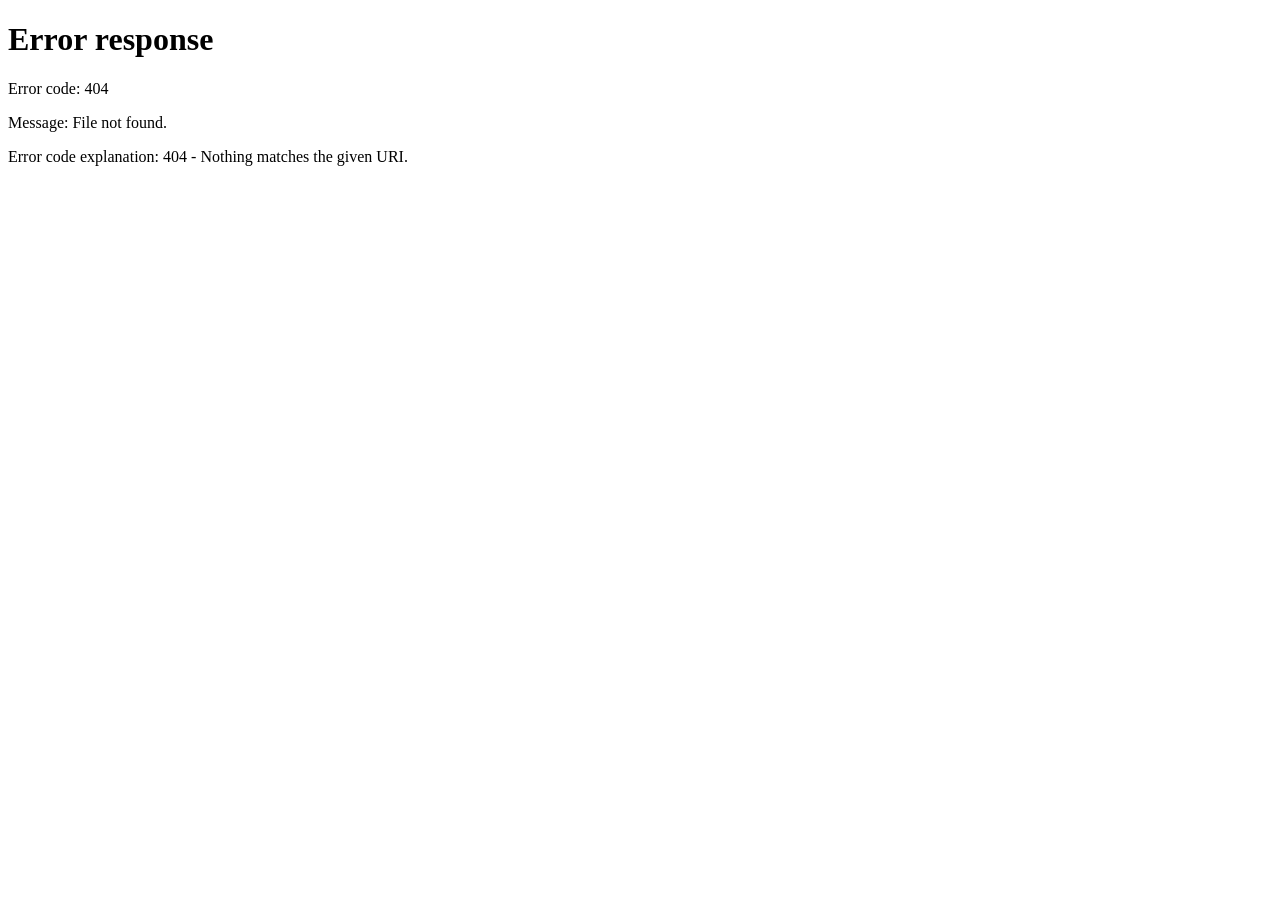
==== index.html @ 1ac5b426 "Add CORNESS website homepage" ====
Warning: fs was declared with const; use let for reassignable variables.
<!doctype html>
<html lang="en">
  <head>
    <meta charset="utf-8" />
    <meta name="viewport" content="width=device-width, initial-scale=1.0" />

    <title>CORNESS</title>

    <meta http-equiv="refresh" content="0; url=my-product.html" />

    <script>
      window.location.replace("my-product.html");
    </script>
  </head>

  <body>
    <p>
      Redirecting to
      <a href="my-product.html">My Product</a>...
    </p>
  </body>
</html>
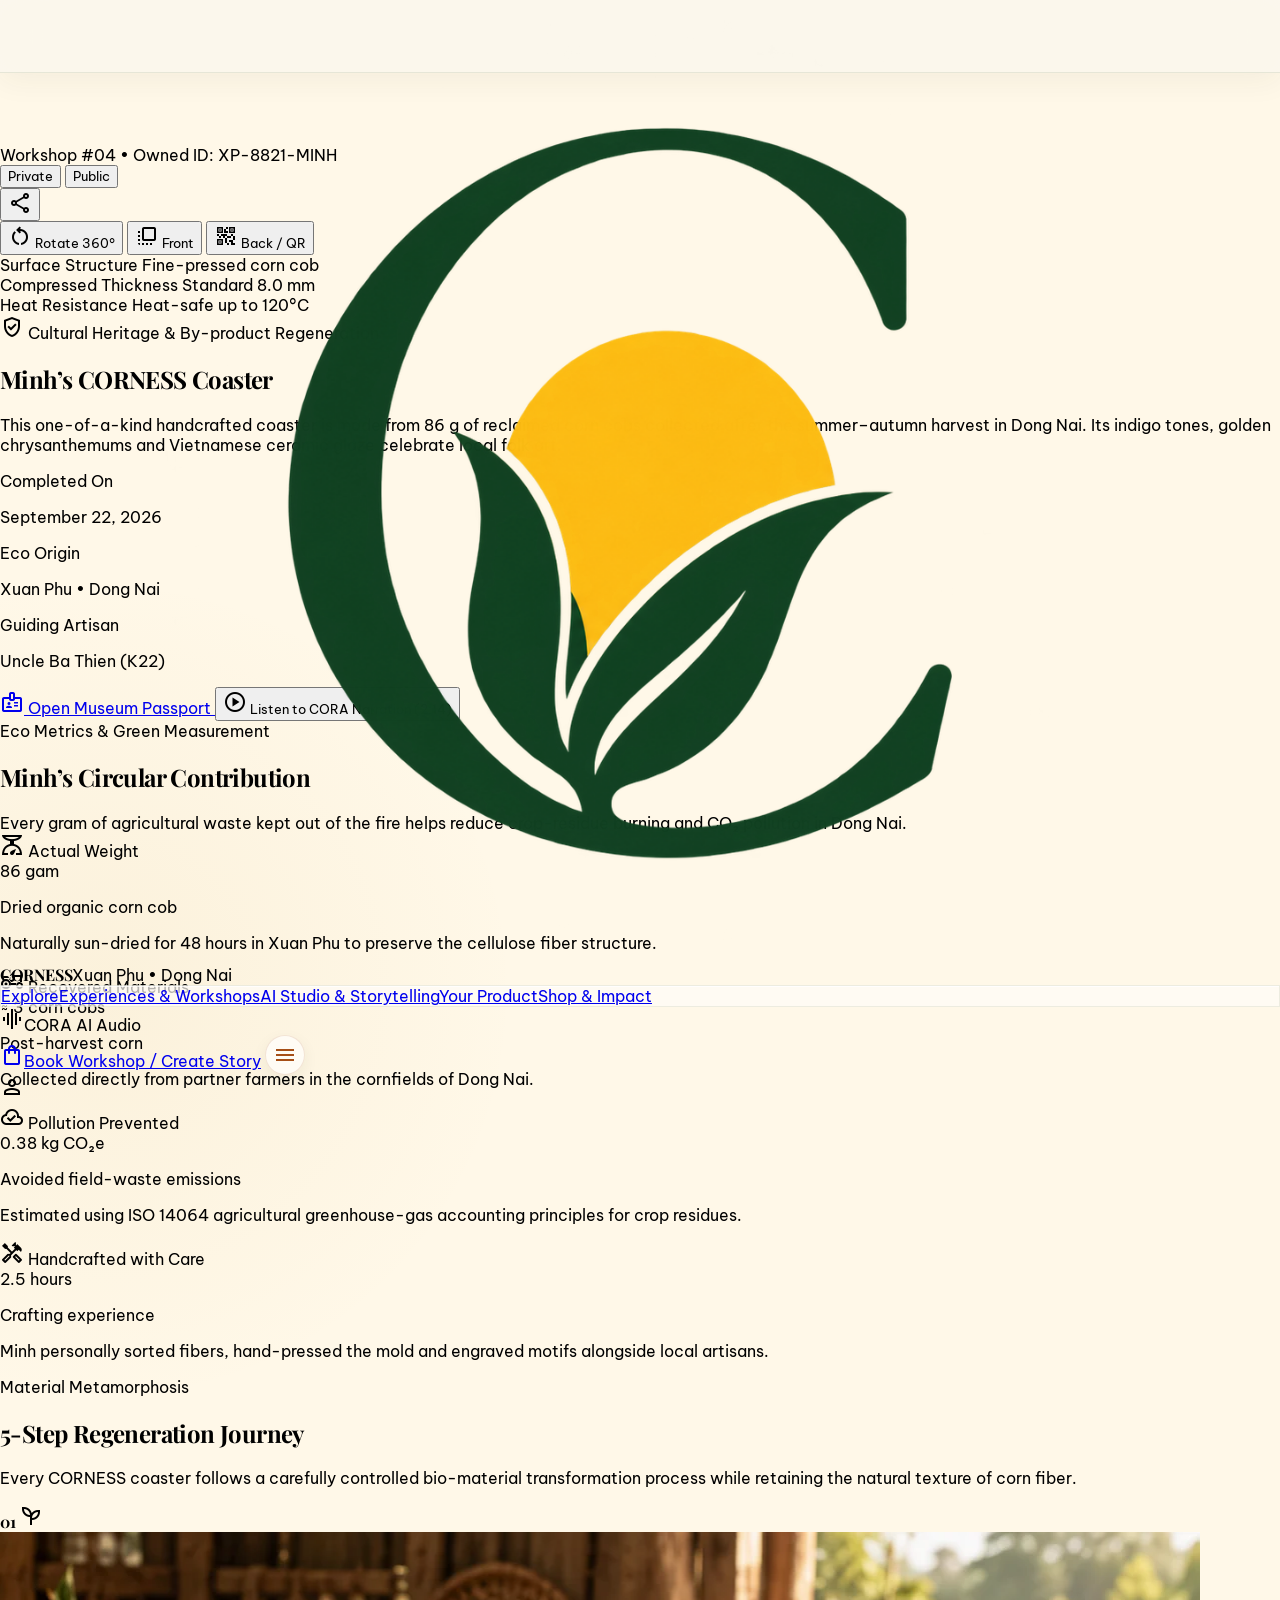
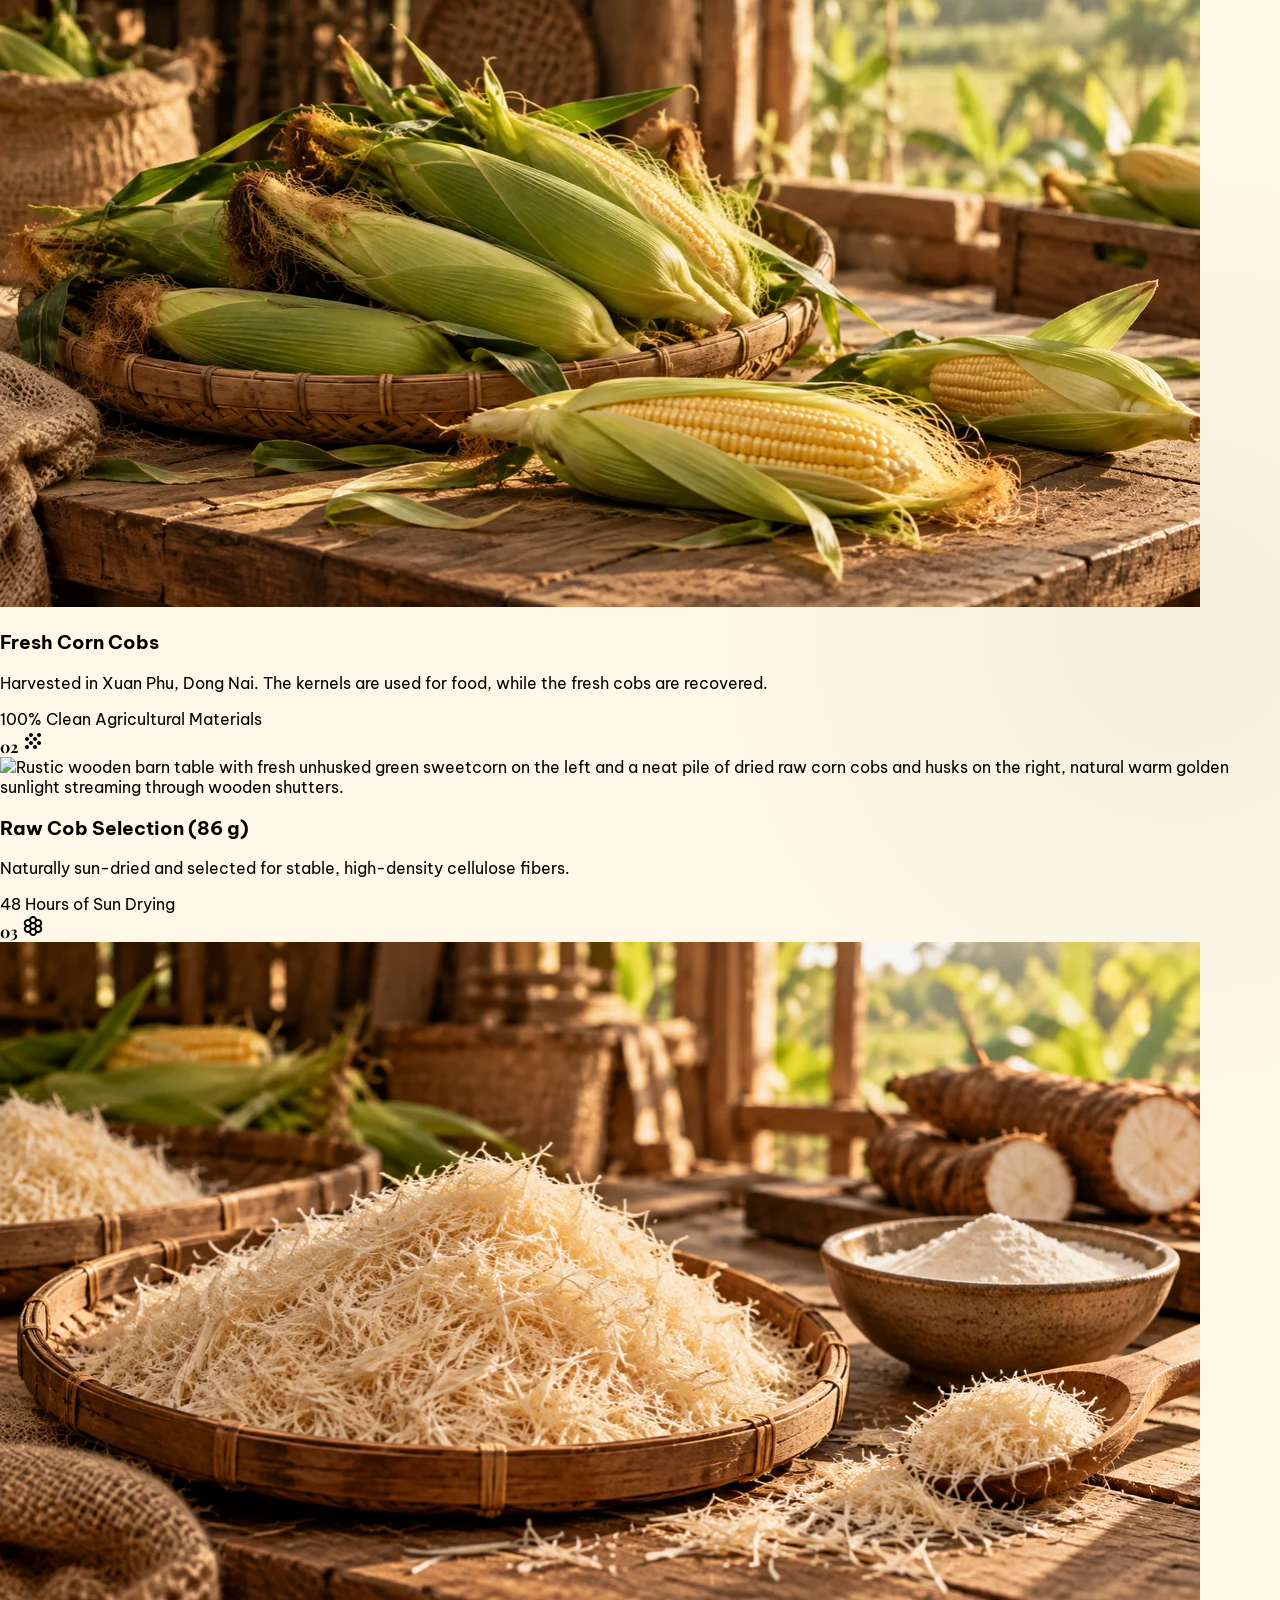
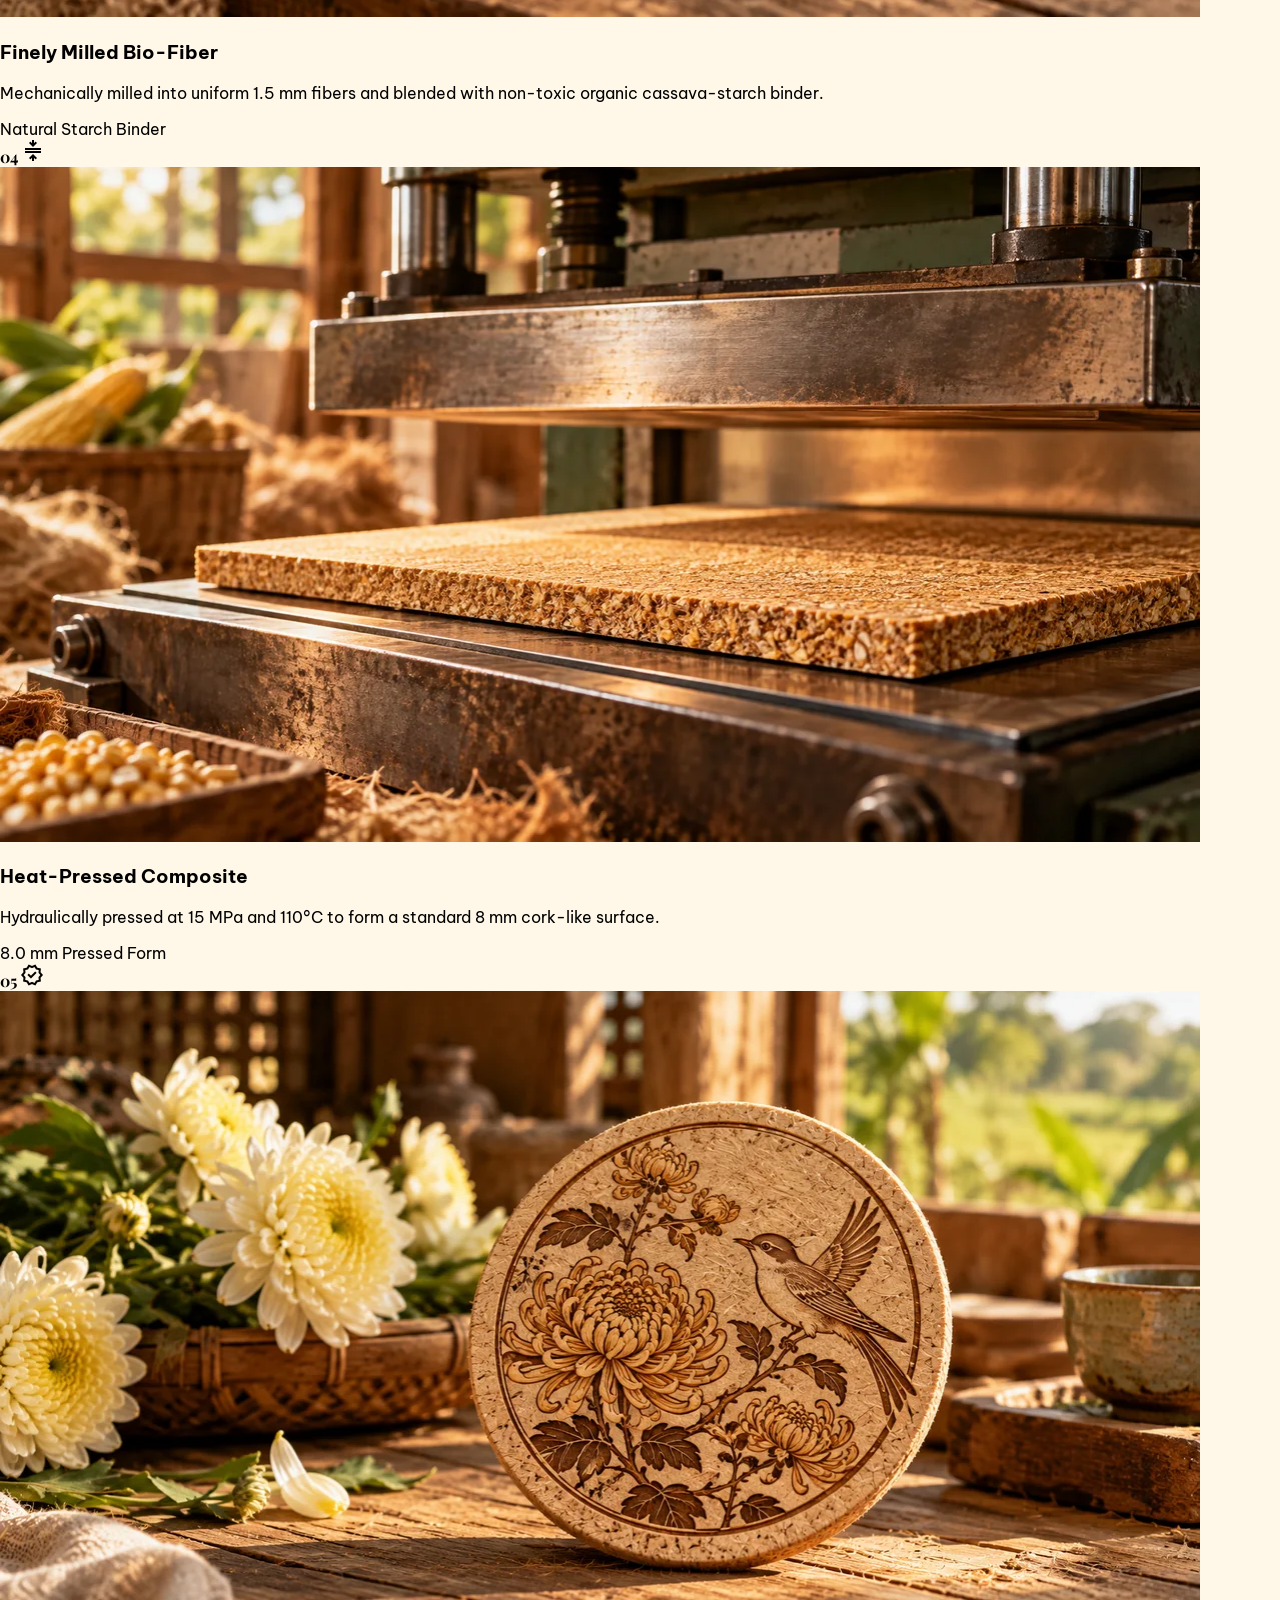
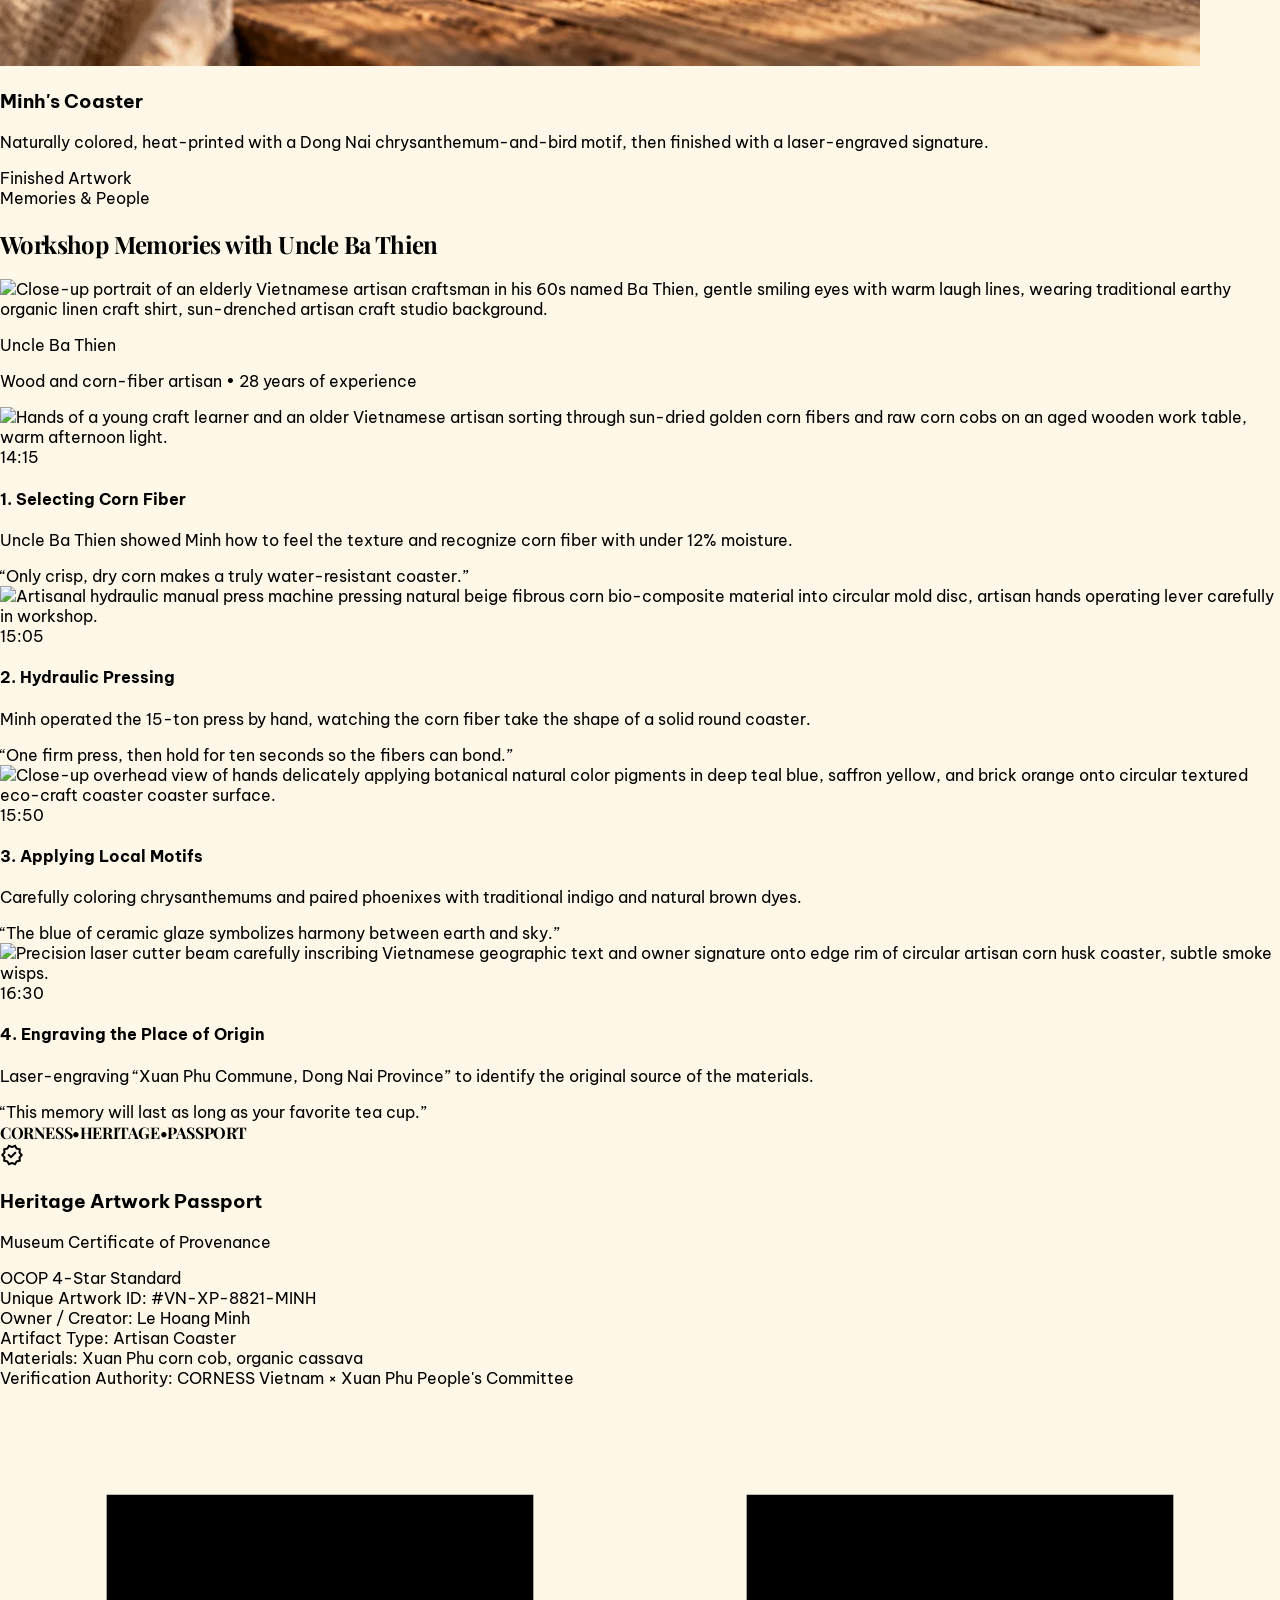
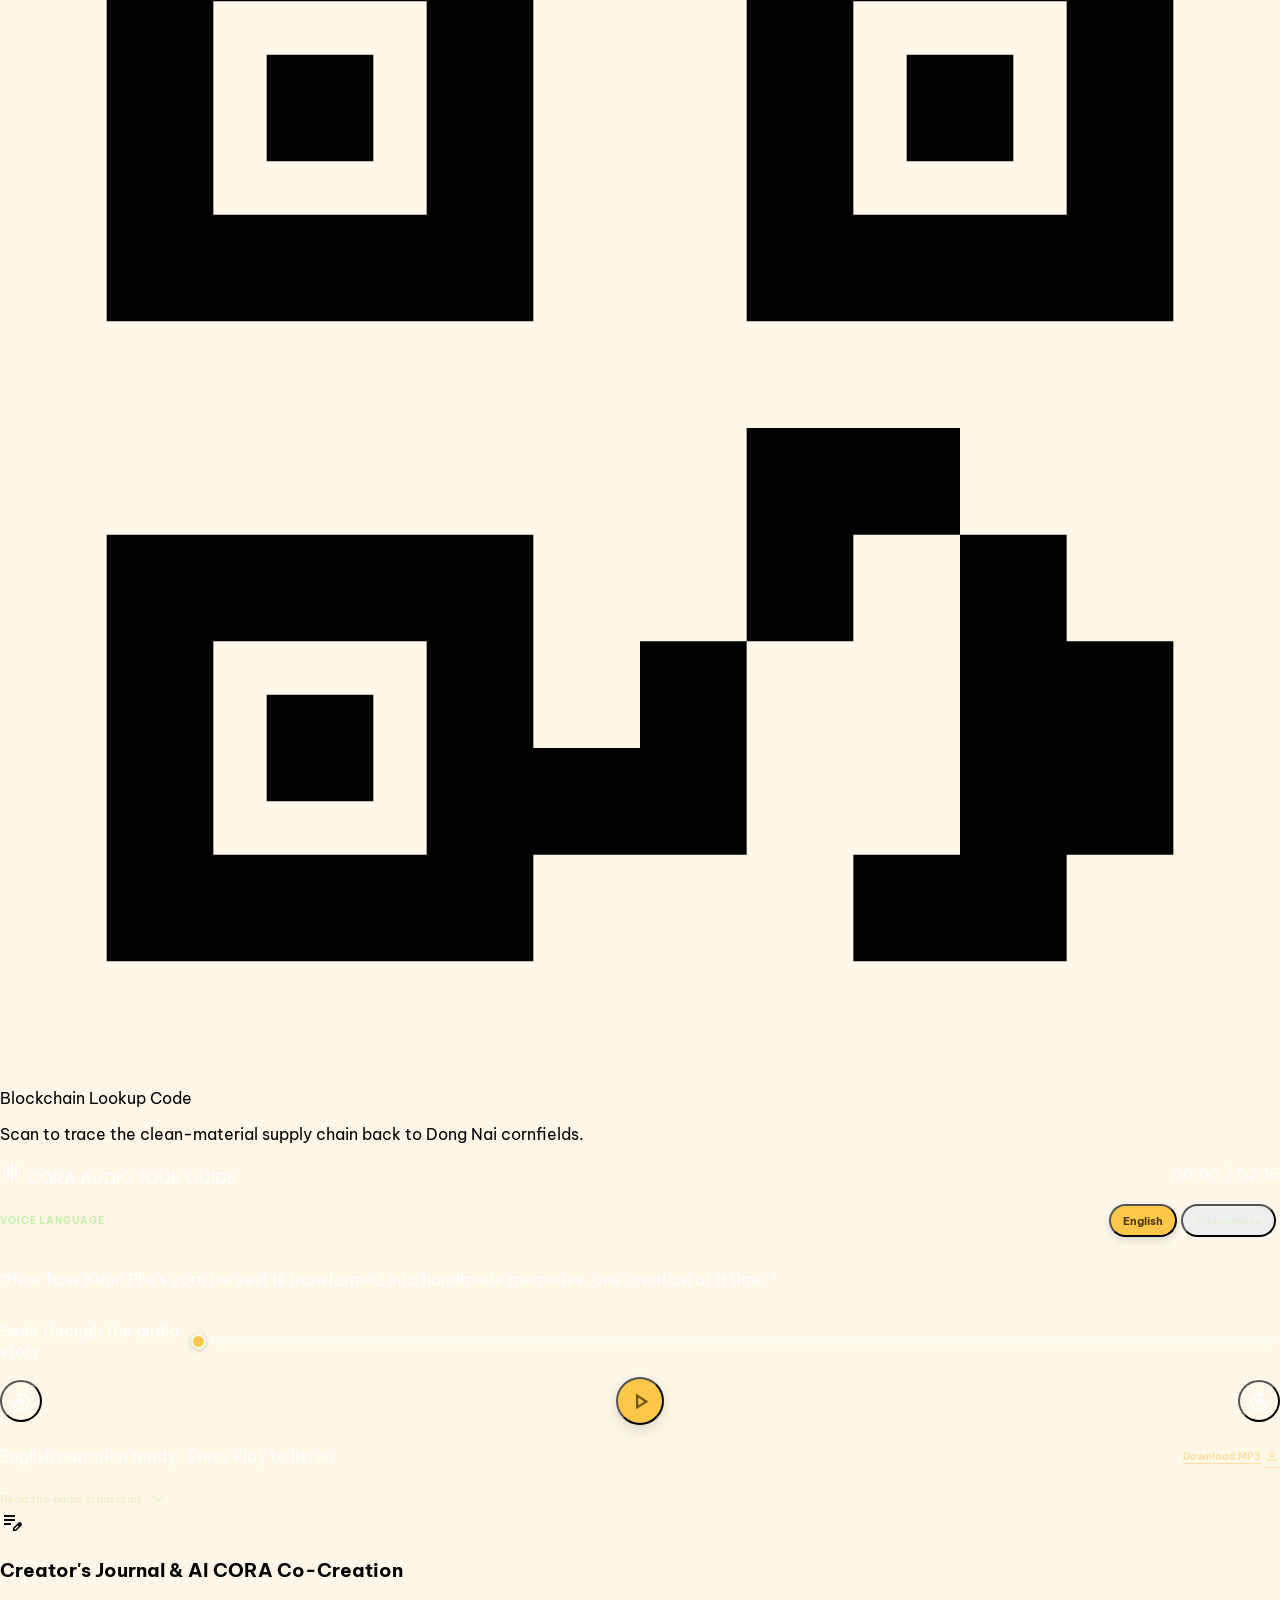
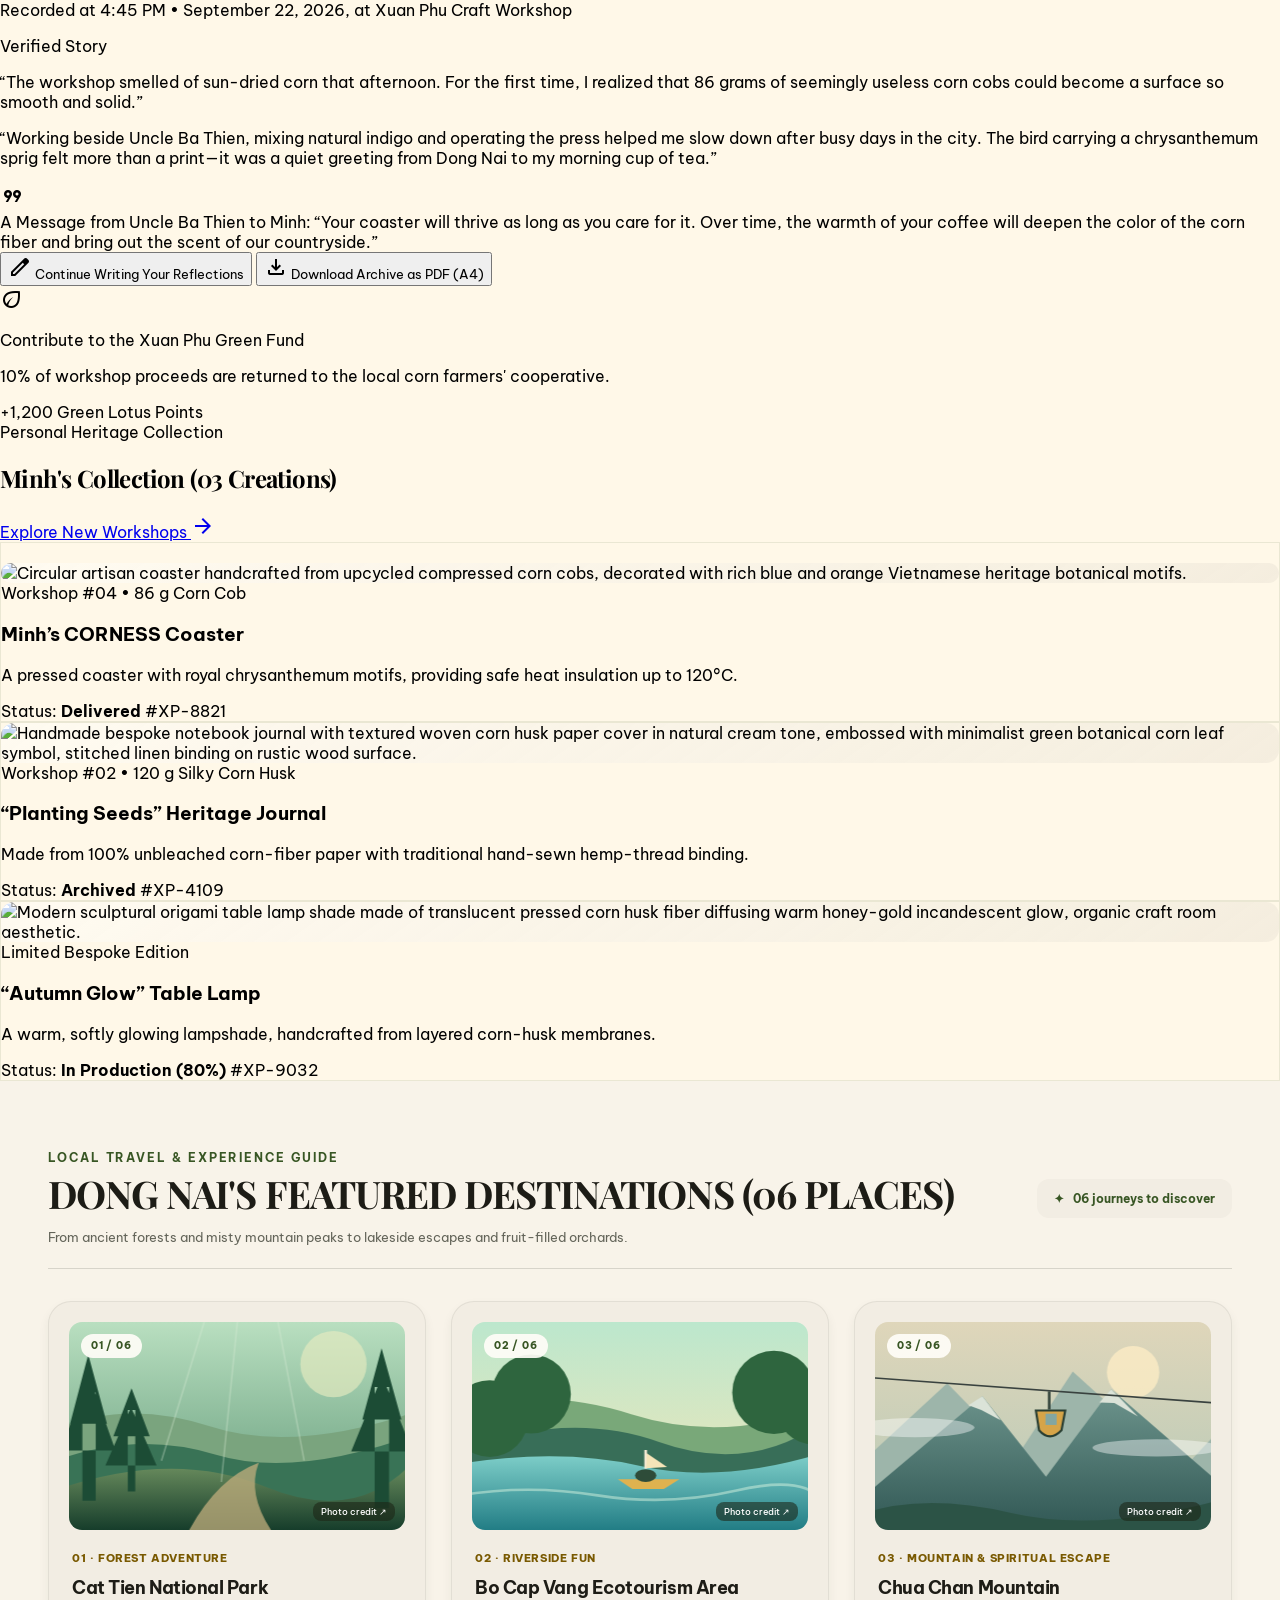
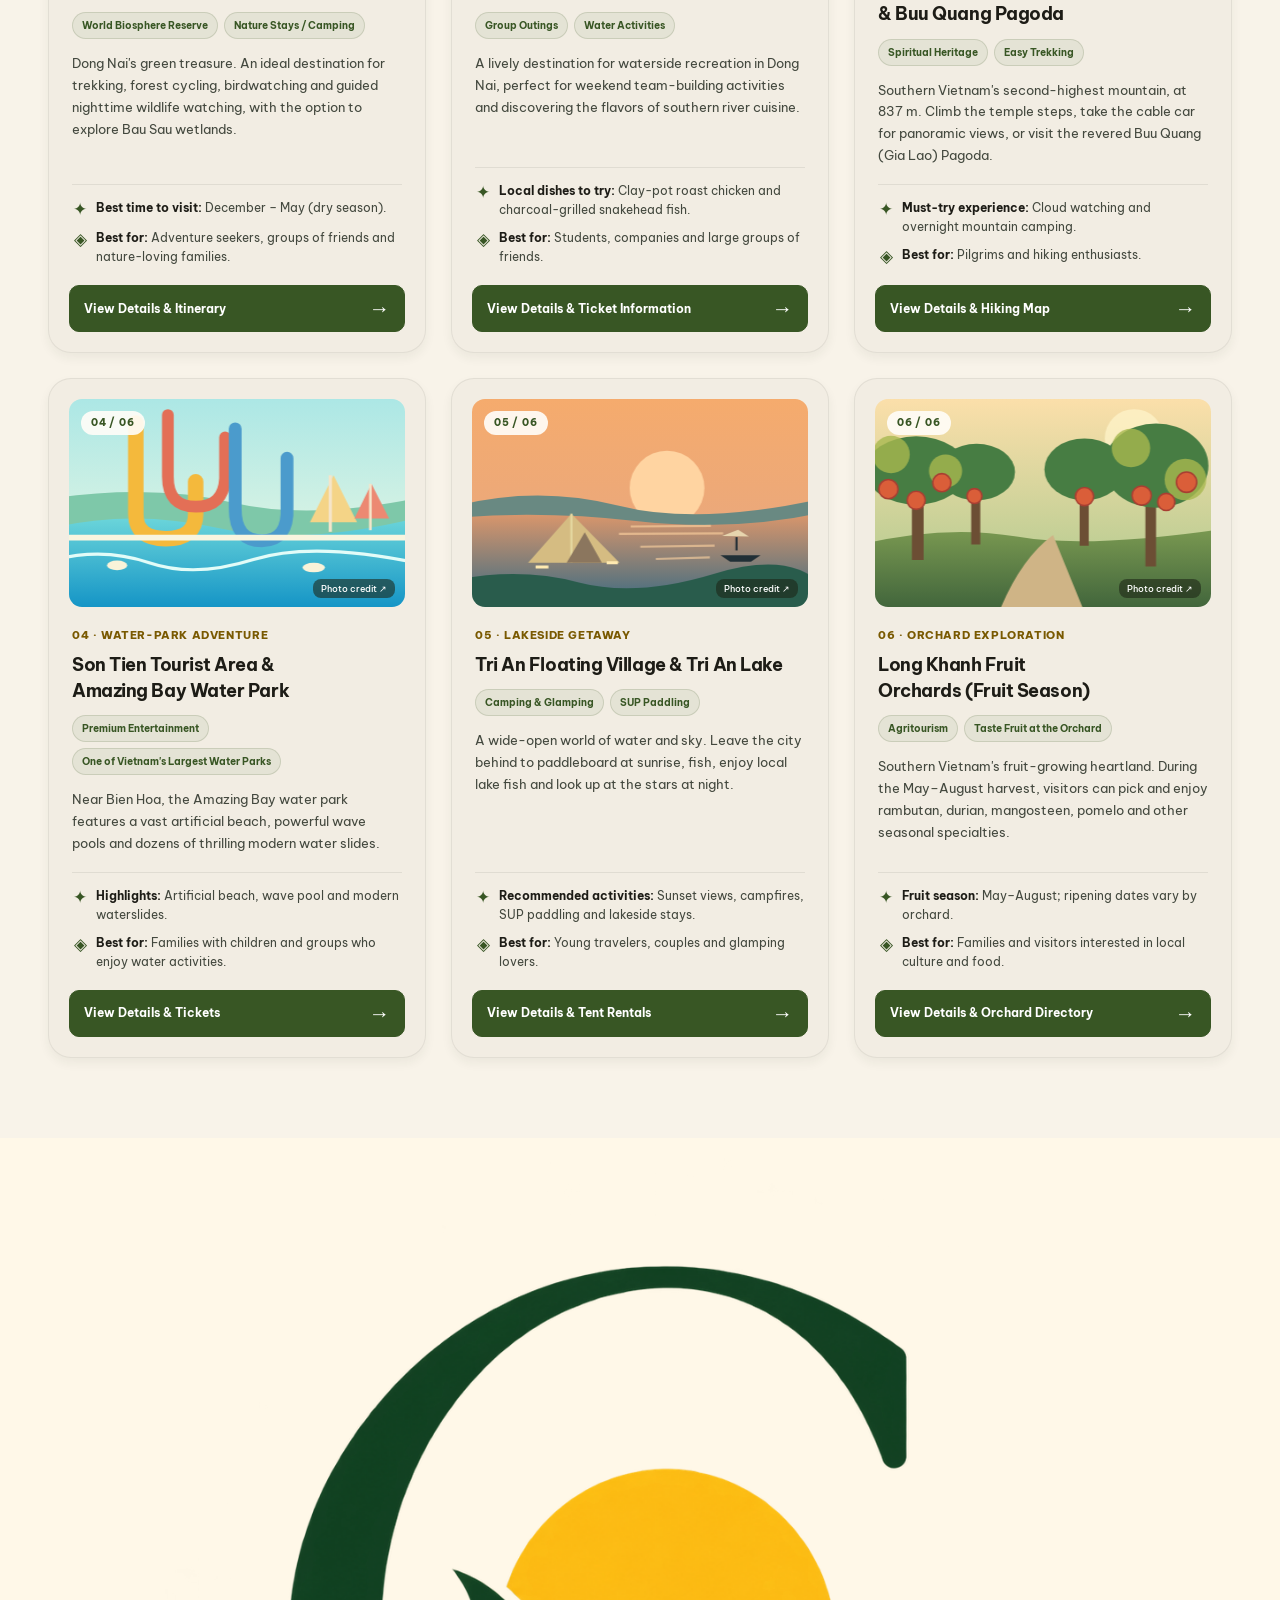
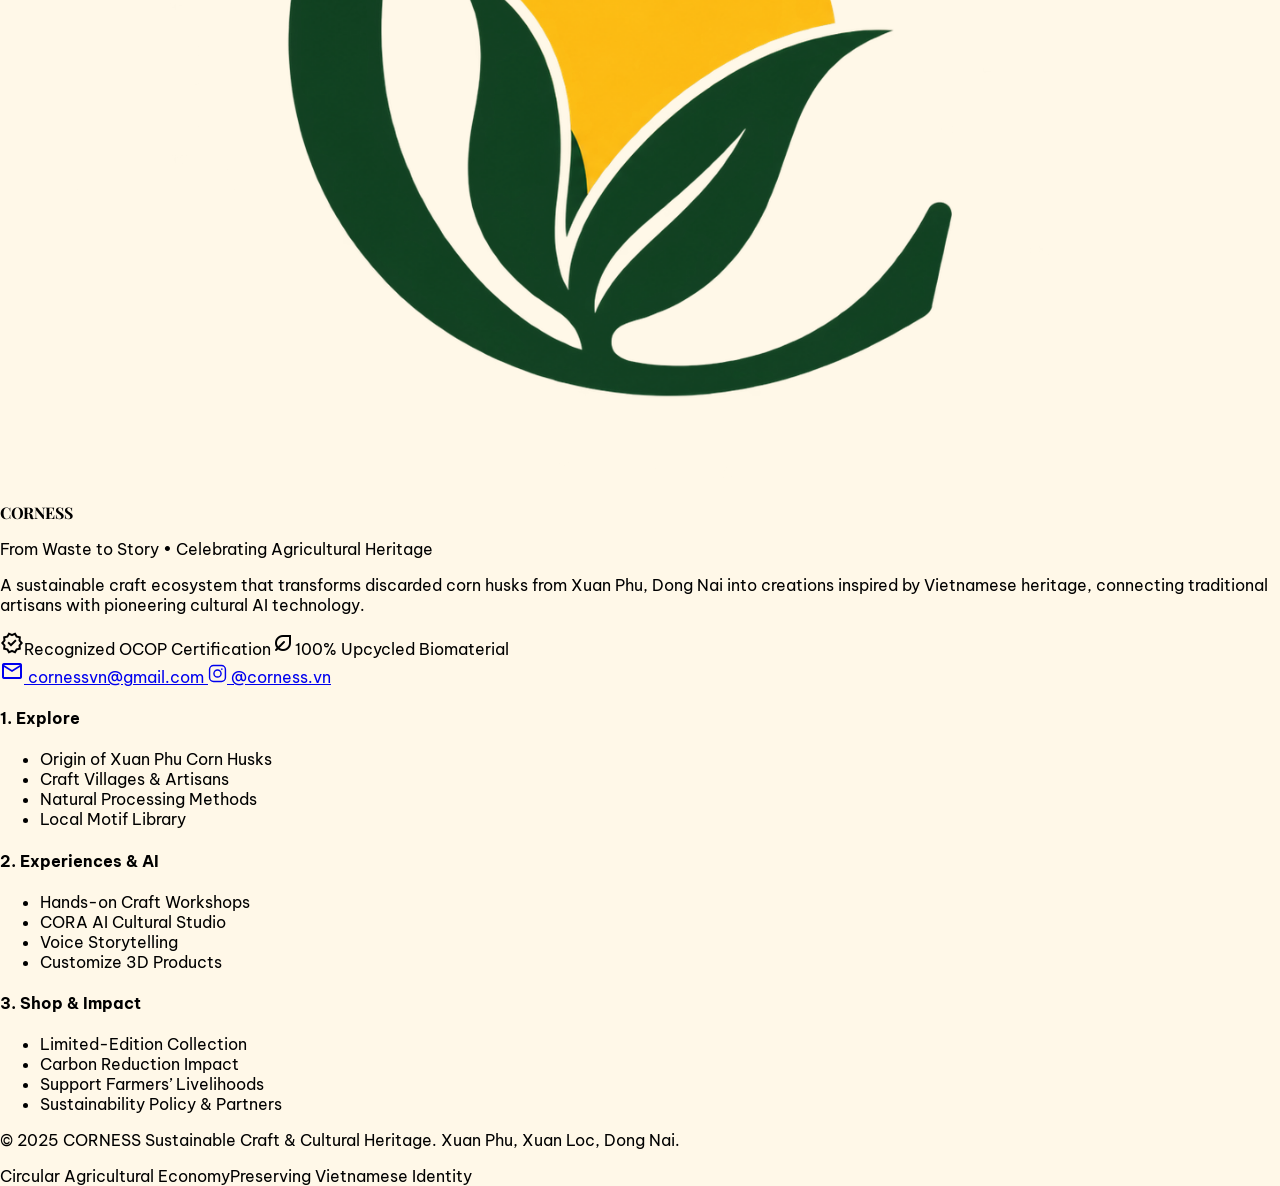
==== commit 514b7e07: "Correct CORNESS website assets and source files" ====
--- a/index.html
+++ b/index.html
@@ -1,4 +1,3 @@
-Warning: fs was declared with const; use let for reassignable variables.
 <!doctype html>
 <html lang="en">
   <head>
